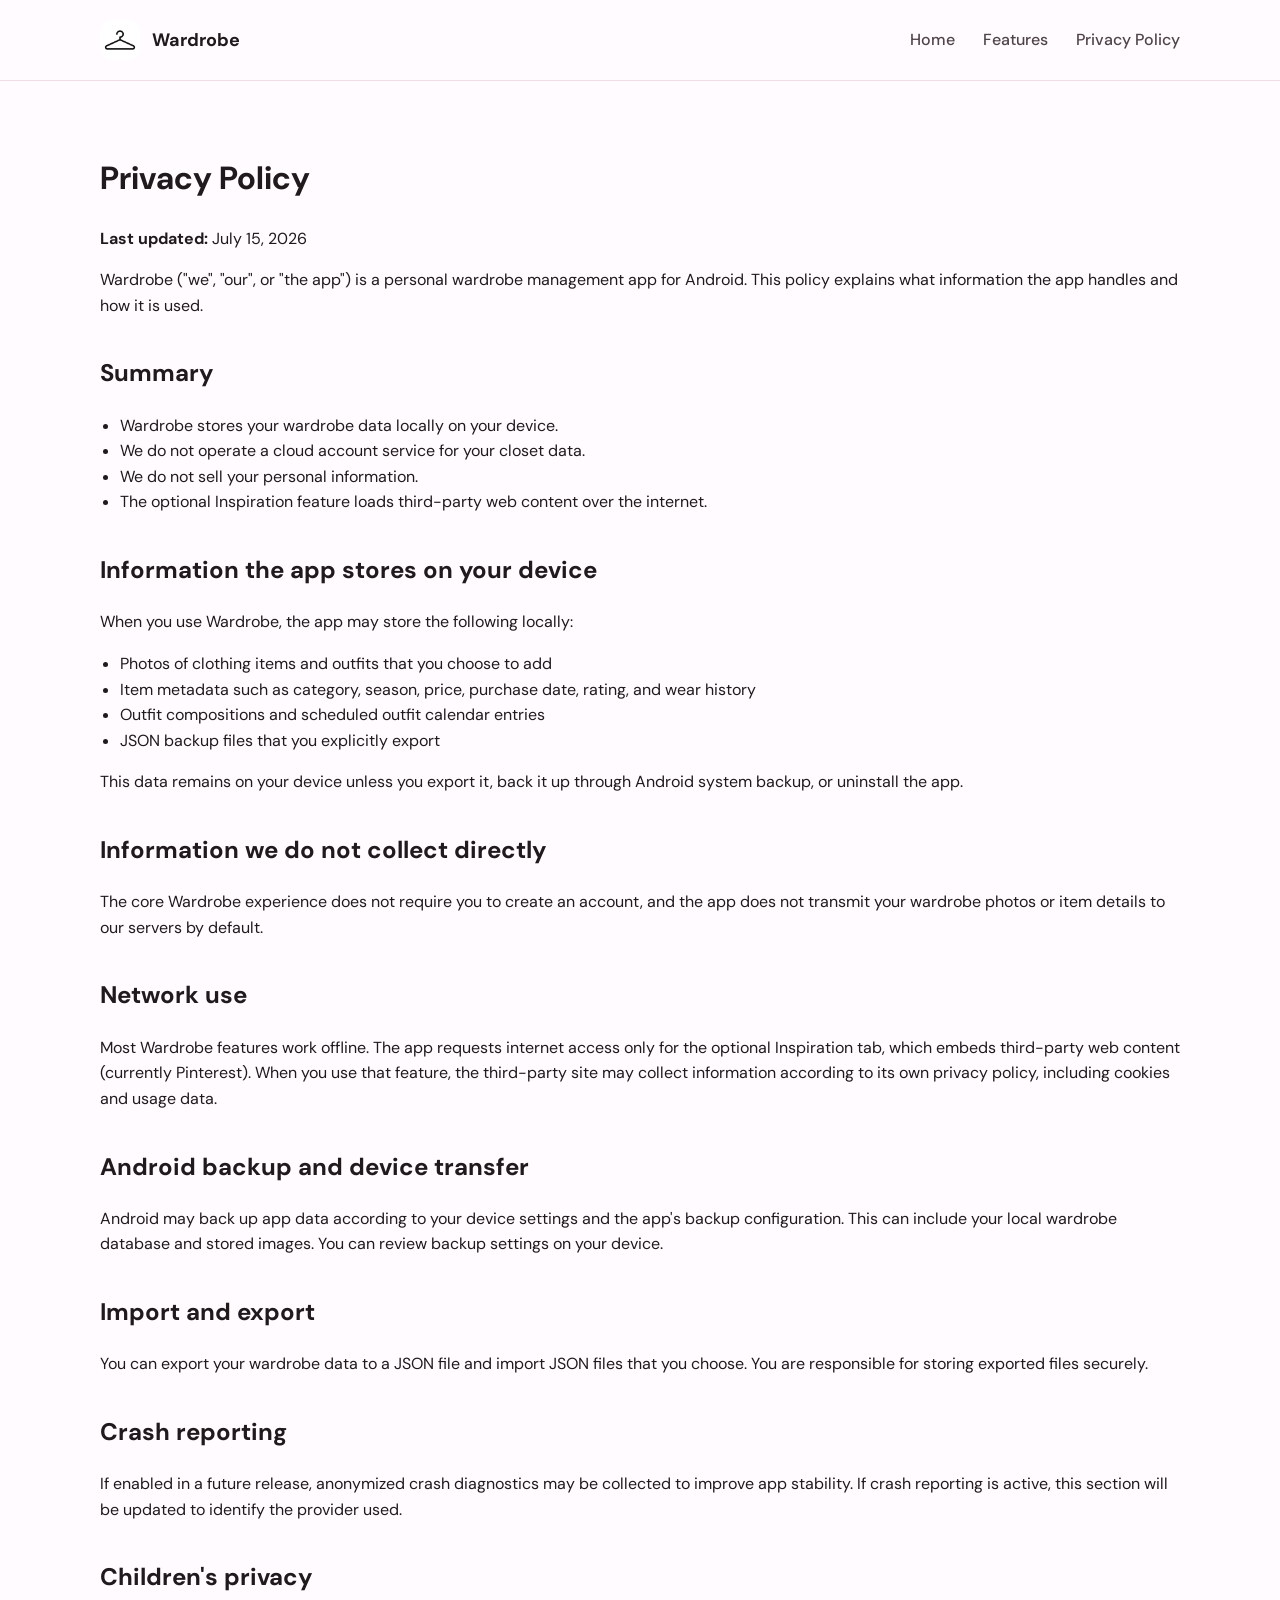
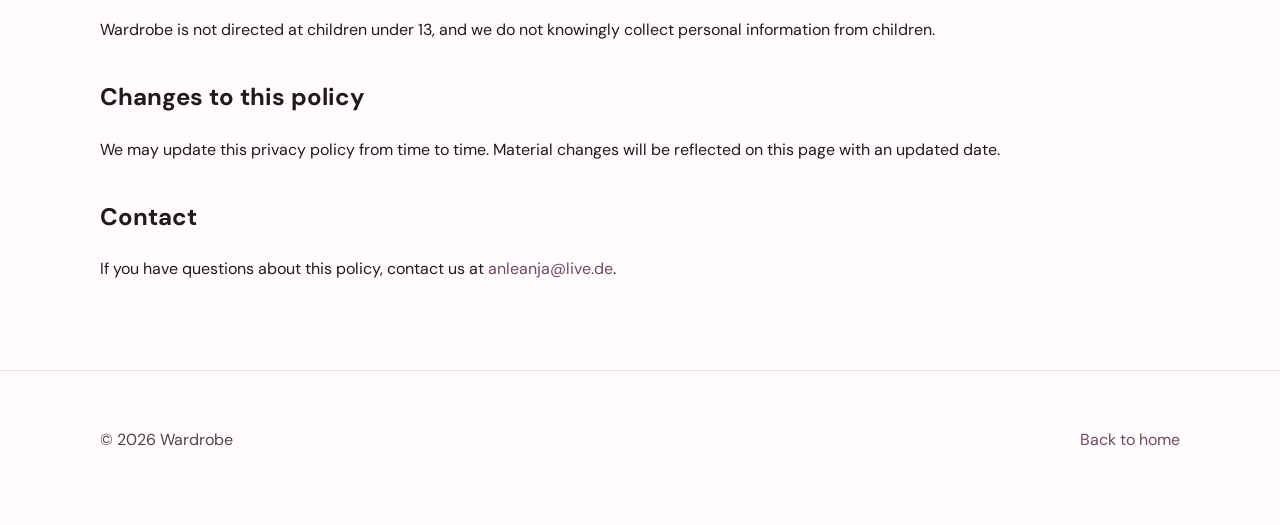
==== docs/privacy.html @ 83c4cf4c "move landing page to docs" ====
<!DOCTYPE html>
<html lang="en">
<head>
  <meta charset="UTF-8">
  <meta name="viewport" content="width=device-width, initial-scale=1.0">
  <title>Privacy Policy — Wardrobe</title>
  <meta name="description" content="Privacy policy for the Wardrobe Android app.">
  <link rel="preconnect" href="https://fonts.googleapis.com">
  <link rel="preconnect" href="https://fonts.gstatic.com" crossorigin>
  <link href="https://fonts.googleapis.com/css2?family=DM+Sans:wght@400;500;700&display=swap" rel="stylesheet">
  <link rel="icon" href="assets/logo.png" type="image/png">
  <link rel="stylesheet" href="styles.css">
</head>
<body>
  <header class="site-header">
    <div class="container nav">
      <a class="brand" href="index.html">
        <img src="assets/logo.png" alt="Wardrobe app icon">
        <span>Wardrobe</span>
      </a>
      <nav class="nav-links" aria-label="Primary">
        <a href="index.html">Home</a>
        <a href="index.html#features">Features</a>
        <a href="privacy.html">Privacy Policy</a>
      </nav>
    </div>
  </header>

  <main class="container legal-page">
    <h1>Privacy Policy</h1>
    <p><strong>Last updated:</strong> July 15, 2026</p>
    <p>Wardrobe ("we", "our", or "the app") is a personal wardrobe management app for Android. This policy explains what information the app handles and how it is used.</p>

    <h2>Summary</h2>
    <ul>
      <li>Wardrobe stores your wardrobe data locally on your device.</li>
      <li>We do not operate a cloud account service for your closet data.</li>
      <li>We do not sell your personal information.</li>
      <li>The optional Inspiration feature loads third-party web content over the internet.</li>
    </ul>

    <h2>Information the app stores on your device</h2>
    <p>When you use Wardrobe, the app may store the following locally:</p>
    <ul>
      <li>Photos of clothing items and outfits that you choose to add</li>
      <li>Item metadata such as category, season, price, purchase date, rating, and wear history</li>
      <li>Outfit compositions and scheduled outfit calendar entries</li>
      <li>JSON backup files that you explicitly export</li>
    </ul>
    <p>This data remains on your device unless you export it, back it up through Android system backup, or uninstall the app.</p>

    <h2>Information we do not collect directly</h2>
    <p>The core Wardrobe experience does not require you to create an account, and the app does not transmit your wardrobe photos or item details to our servers by default.</p>

    <h2>Network use</h2>
    <p>Most Wardrobe features work offline. The app requests internet access only for the optional Inspiration tab, which embeds third-party web content (currently Pinterest). When you use that feature, the third-party site may collect information according to its own privacy policy, including cookies and usage data.</p>

    <h2>Android backup and device transfer</h2>
    <p>Android may back up app data according to your device settings and the app's backup configuration. This can include your local wardrobe database and stored images. You can review backup settings on your device.</p>

    <h2>Import and export</h2>
    <p>You can export your wardrobe data to a JSON file and import JSON files that you choose. You are responsible for storing exported files securely.</p>

    <h2>Crash reporting</h2>
    <p>If enabled in a future release, anonymized crash diagnostics may be collected to improve app stability. If crash reporting is active, this section will be updated to identify the provider used.</p>

    <h2>Children's privacy</h2>
    <p>Wardrobe is not directed at children under 13, and we do not knowingly collect personal information from children.</p>

    <h2>Changes to this policy</h2>
    <p>We may update this privacy policy from time to time. Material changes will be reflected on this page with an updated date.</p>

    <h2>Contact</h2>
    <p>If you have questions about this policy, contact us at <a href="mailto:anleanja@live.de">anleanja@live.de</a>.</p>
  </main>

  <footer class="site-footer">
    <div class="container footer-row">
      <p>&copy; 2026 Wardrobe</p>
      <p><a href="index.html">Back to home</a></p>
    </div>
  </footer>
</body>
</html>
---- docs/styles.css ----
:root {
  --primary: #6e4b5b;
  --primary-container: #ffd8e6;
  --on-primary-container: #29151f;
  --background: #fffbff;
  --surface: #ffffff;
  --text: #201a1d;
  --text-muted: #50434a;
  --border: #f1dde4;
  --radius: 18px;
  --shadow: 0 12px 40px rgba(41, 21, 31, 0.08);
  --page-gutter: clamp(1.5rem, 5vw, 3rem);
}

* {
  box-sizing: border-box;
}

html {
  scroll-behavior: smooth;
}

body {
  margin: 0;
  font-family: "DM Sans", system-ui, -apple-system, BlinkMacSystemFont, "Segoe UI", sans-serif;
  color: var(--text);
  background: var(--background);
  line-height: 1.6;
}

a {
  color: var(--primary);
  text-decoration: none;
}

a:hover {
  text-decoration: underline;
}

.container {
  width: min(1080px, calc(100% - (var(--page-gutter) * 2)));
  margin: 0 auto;
}

.site-header {
  position: sticky;
  top: 0;
  z-index: 10;
  backdrop-filter: blur(12px);
  background: rgba(255, 251, 255, 0.9);
  border-bottom: 1px solid var(--border);
}

.nav {
  display: flex;
  align-items: center;
  justify-content: space-between;
  gap: 1.5rem;
  padding: 1.25rem 0;
}

.brand {
  display: flex;
  align-items: center;
  gap: 0.75rem;
  font-weight: 700;
  font-size: 1.125rem;
  color: var(--text);
}

.brand img {
  width: 40px;
  height: 40px;
  border-radius: 12px;
}

.nav-links {
  display: flex;
  gap: 1.75rem;
  align-items: center;
}

.nav-links a {
  color: var(--text-muted);
  font-weight: 500;
}

.hero {
  padding: 5.5rem 0 4.5rem;
  display: grid;
  grid-template-columns: 1.1fr 0.9fr;
  gap: 3.5rem;
  align-items: center;
}

.hero-copy .badge {
  margin-bottom: 1.25rem;
}

.hero-copy h1 {
  font-size: clamp(2.5rem, 5vw, 3.75rem);
  line-height: 1.05;
  margin: 0 0 1.25rem;
  letter-spacing: -0.03em;
}

.hero-copy p {
  font-size: 1.125rem;
  color: var(--text-muted);
  max-width: 34rem;
  margin: 0 0 1rem;
}

.hero-note {
  font-weight: 500;
  color: var(--on-primary-container) !important;
  margin-bottom: 2rem !important;
}

.hero-card {
  background: linear-gradient(180deg, var(--primary-container), #fff7fa);
  border: 1px solid var(--border);
  border-radius: 32px;
  padding: 2.5rem;
  box-shadow: var(--shadow);
  text-align: center;
}

.hero-card img {
  width: min(280px, 70%);
  margin: 0 auto 1.5rem;
  display: block;
}

.hero-card p {
  margin: 0;
  color: var(--text-muted);
}

.badge {
  display: inline-flex;
  align-items: center;
  gap: 0.5rem;
  padding: 0.75rem 1.1rem;
  border-radius: 999px;
  background: var(--surface);
  border: 1px solid var(--border);
  color: var(--text-muted);
  font-size: 0.95rem;
}

.button {
  display: inline-flex;
  align-items: center;
  justify-content: center;
  padding: 0.875rem 1.5rem;
  border-radius: 999px;
  background: var(--primary);
  color: white;
  font-weight: 600;
  border: none;
}

.button.secondary {
  background: var(--primary-container);
  color: var(--on-primary-container);
}

.cta-row {
  display: flex;
  flex-wrap: wrap;
  gap: 1rem;
  align-items: center;
}

.section {
  padding: 4.5rem 0;
}

.section h2 {
  font-size: clamp(1.75rem, 3vw, 2.5rem);
  margin: 0 0 0.85rem;
  letter-spacing: -0.02em;
}

.section-intro {
  color: var(--text-muted);
  max-width: 42rem;
  margin: 0 0 2.75rem;
}

.feature-grid {
  display: grid;
  grid-template-columns: repeat(auto-fit, minmax(250px, 1fr));
  gap: 1.5rem;
}

.feature-card {
  background: var(--surface);
  border: 1px solid var(--border);
  border-radius: var(--radius);
  padding: 1.75rem;
  box-shadow: var(--shadow);
}

.feature-card h3 {
  margin: 0 0 0.65rem;
  font-size: 1.125rem;
}

.feature-card p {
  margin: 0;
  color: var(--text-muted);
}

.privacy-callout {
  background: var(--primary-container);
  border-radius: 24px;
  padding: clamp(2rem, 4vw, 3rem);
  border: 1px solid var(--border);
}

.privacy-callout h2 {
  margin-top: 0;
}

.privacy-callout p:last-child {
  margin-bottom: 0;
}

.screenshot-grid {
  display: grid;
  grid-template-columns: repeat(auto-fit, minmax(220px, 1fr));
  gap: 1.5rem;
}

.screenshot {
  margin: 0;
  text-align: center;
}

.screenshot img {
  display: block;
  width: 100%;
  height: auto;
  border-radius: 24px;
  border: 1px solid var(--border);
  box-shadow: var(--shadow);
  background: var(--surface);
}

.screenshot figcaption {
  margin-top: 0.85rem;
  color: var(--text-muted);
  font-weight: 500;
}

.site-footer {
  border-top: 1px solid var(--border);
  padding: 2.5rem 0 3.5rem;
  color: var(--text-muted);
}

.footer-row {
  display: flex;
  flex-wrap: wrap;
  justify-content: space-between;
  gap: 1.25rem;
}

.legal-page {
  padding: 4.5rem 0;
}

.legal-page h1 {
  margin-top: 0;
}

.legal-page h2 {
  margin-top: 2.25rem;
}

.legal-page ul {
  padding-left: 1.25rem;
}

@media (max-width: 860px) {
  .hero {
    grid-template-columns: 1fr;
    padding: 3.5rem 0 3rem;
    gap: 2.5rem;
  }

  .nav-links {
    display: none;
  }

  .section {
    padding: 3.5rem 0;
  }

  .feature-grid,
  .screenshot-grid {
    gap: 1.25rem;
  }
}
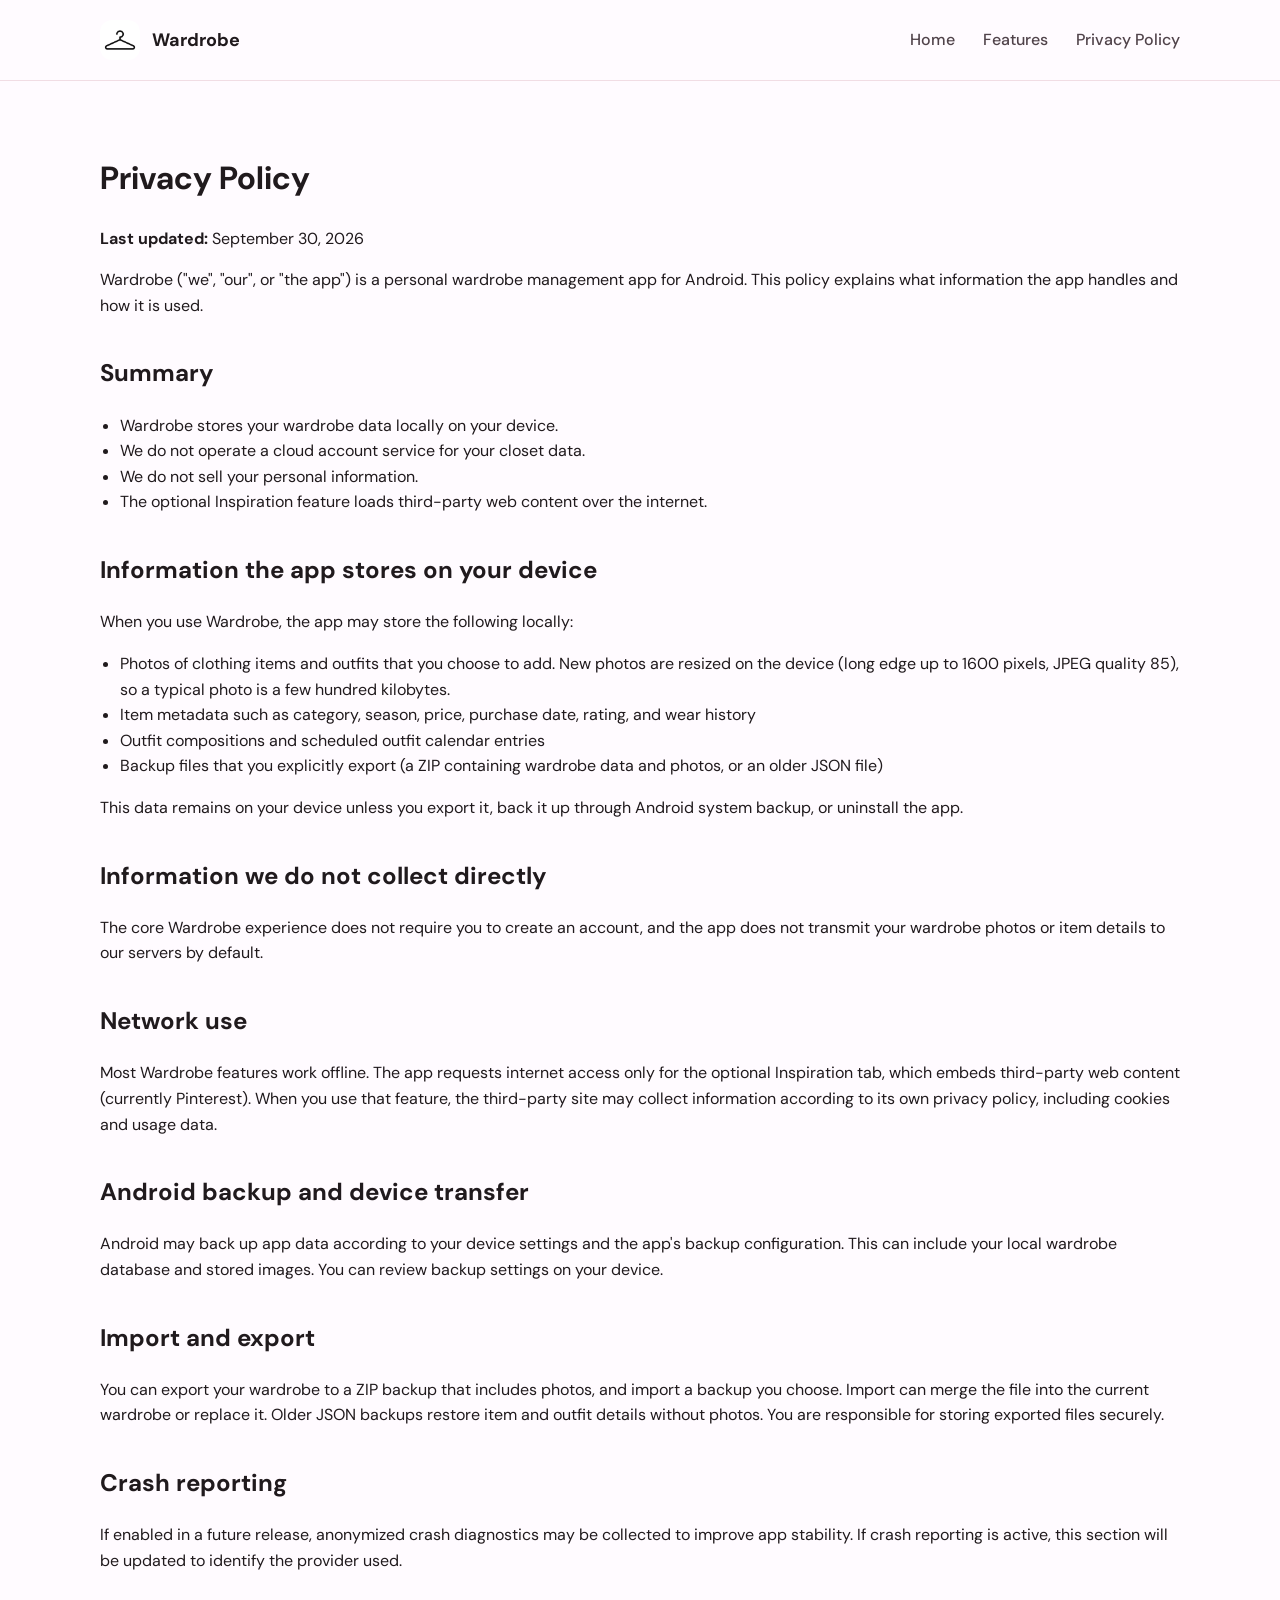
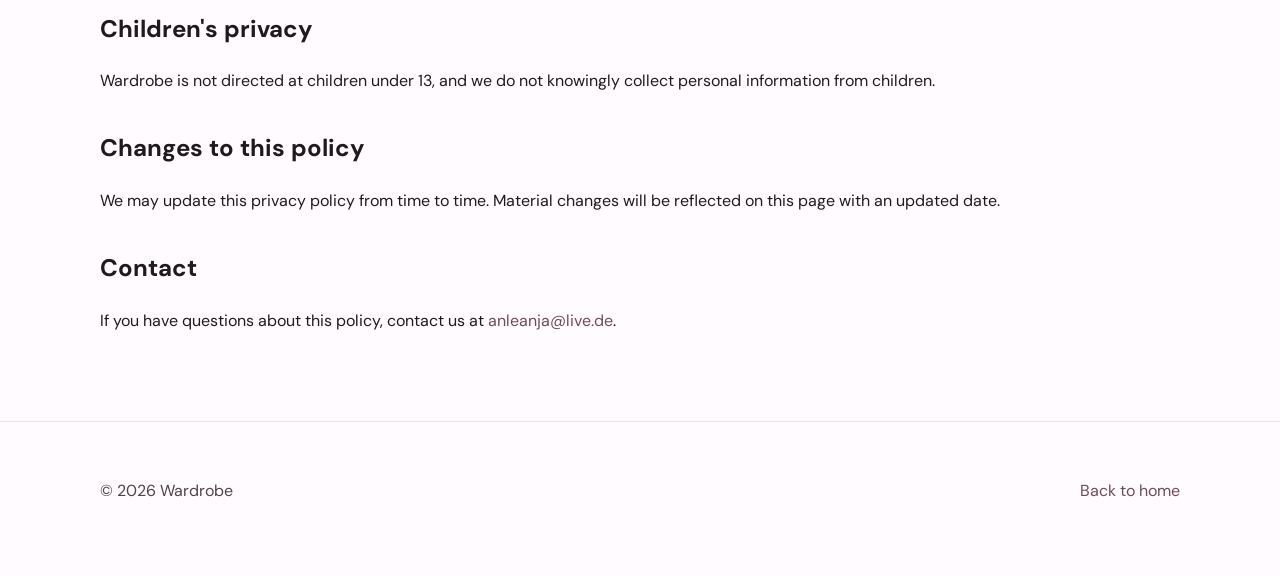
==== commit c09a850e: "Implement backup functionality with ZIP import/export, including photos. Update UI and view model to" ====
--- a/docs/privacy.html
+++ b/docs/privacy.html
@@ -28,7 +28,7 @@
 
   <main class="container legal-page">
     <h1>Privacy Policy</h1>
-    <p><strong>Last updated:</strong> July 15, 2026</p>
+    <p><strong>Last updated:</strong> September 30, 2026</p>
     <p>Wardrobe ("we", "our", or "the app") is a personal wardrobe management app for Android. This policy explains what information the app handles and how it is used.</p>
 
     <h2>Summary</h2>
@@ -42,10 +42,10 @@
     <h2>Information the app stores on your device</h2>
     <p>When you use Wardrobe, the app may store the following locally:</p>
     <ul>
-      <li>Photos of clothing items and outfits that you choose to add</li>
+      <li>Photos of clothing items and outfits that you choose to add. New photos are resized on the device (long edge up to 1600 pixels, JPEG quality 85), so a typical photo is a few hundred kilobytes.</li>
       <li>Item metadata such as category, season, price, purchase date, rating, and wear history</li>
       <li>Outfit compositions and scheduled outfit calendar entries</li>
-      <li>JSON backup files that you explicitly export</li>
+      <li>Backup files that you explicitly export (a ZIP containing wardrobe data and photos, or an older JSON file)</li>
     </ul>
     <p>This data remains on your device unless you export it, back it up through Android system backup, or uninstall the app.</p>
 
@@ -59,7 +59,7 @@
     <p>Android may back up app data according to your device settings and the app's backup configuration. This can include your local wardrobe database and stored images. You can review backup settings on your device.</p>
 
     <h2>Import and export</h2>
-    <p>You can export your wardrobe data to a JSON file and import JSON files that you choose. You are responsible for storing exported files securely.</p>
+    <p>You can export your wardrobe to a ZIP backup that includes photos, and import a backup you choose. Import can merge the file into the current wardrobe or replace it. Older JSON backups restore item and outfit details without photos. You are responsible for storing exported files securely.</p>
 
     <h2>Crash reporting</h2>
     <p>If enabled in a future release, anonymized crash diagnostics may be collected to improve app stability. If crash reporting is active, this section will be updated to identify the provider used.</p>
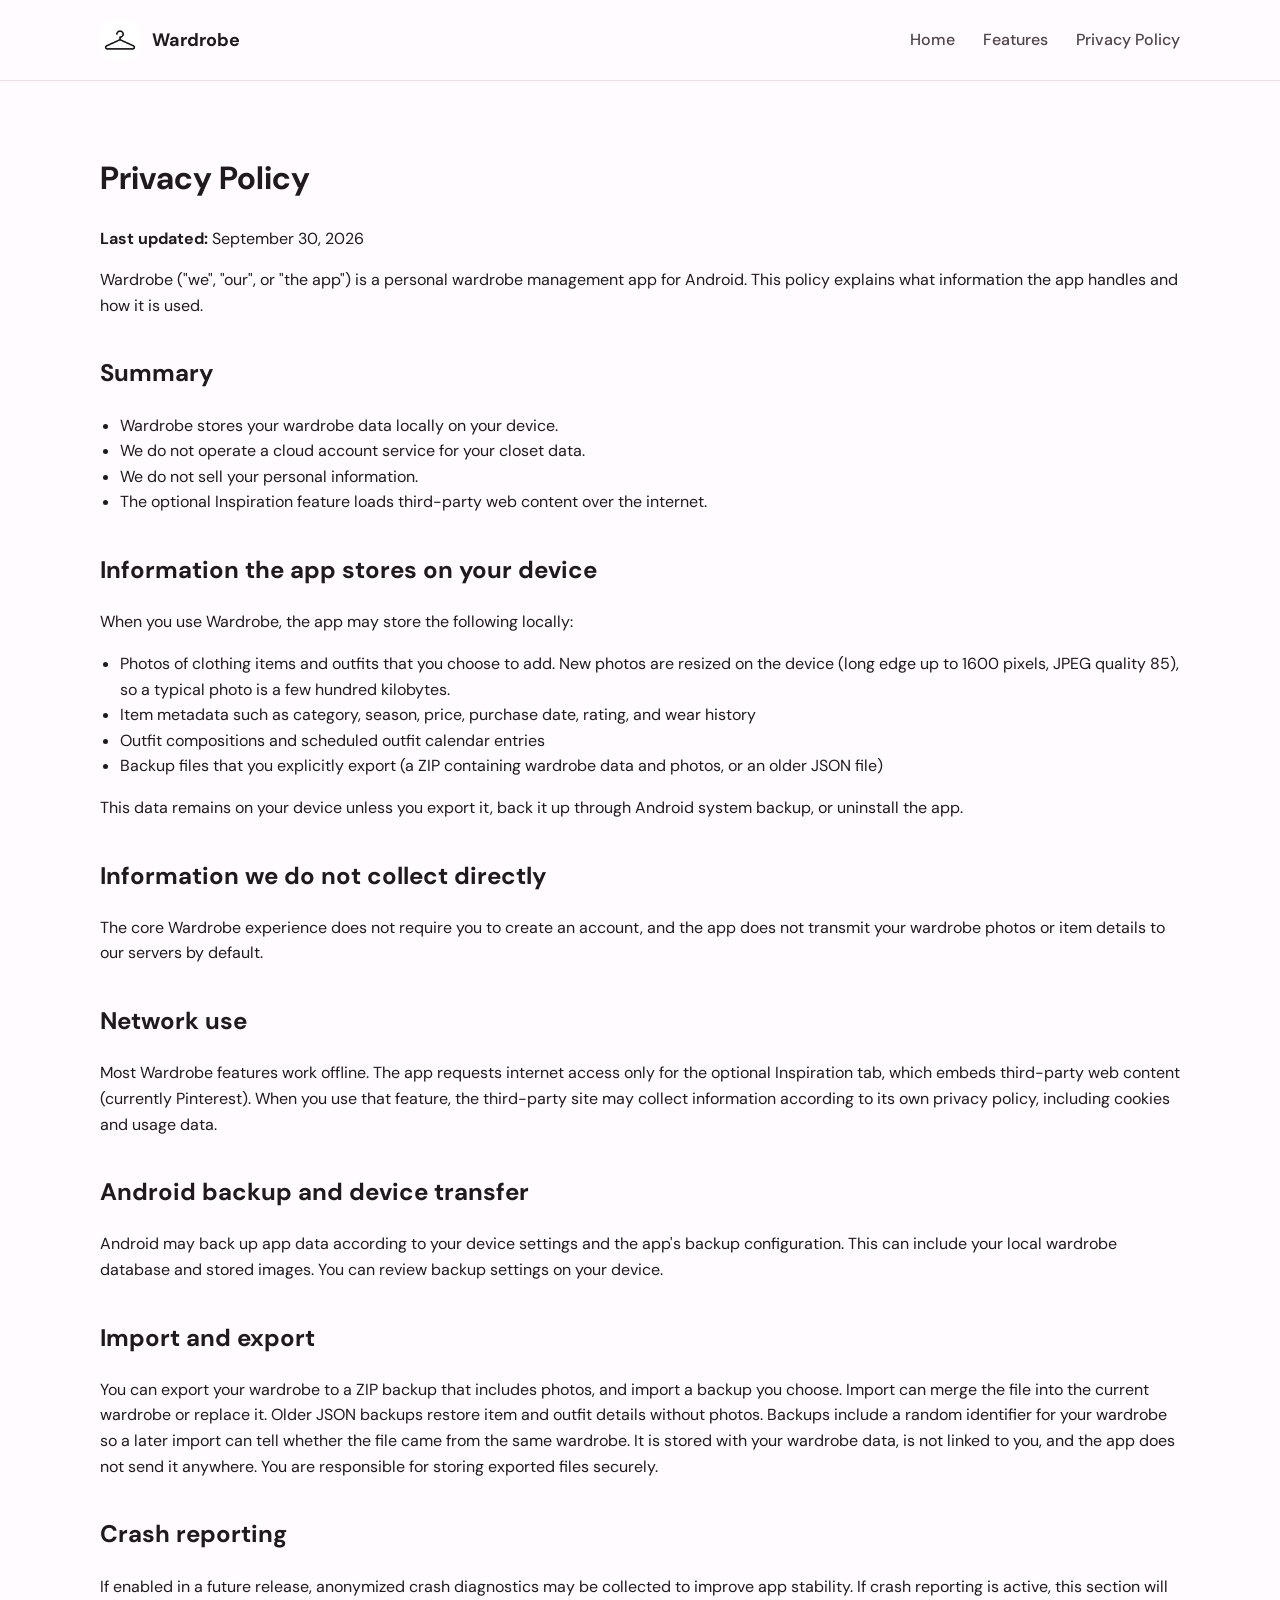
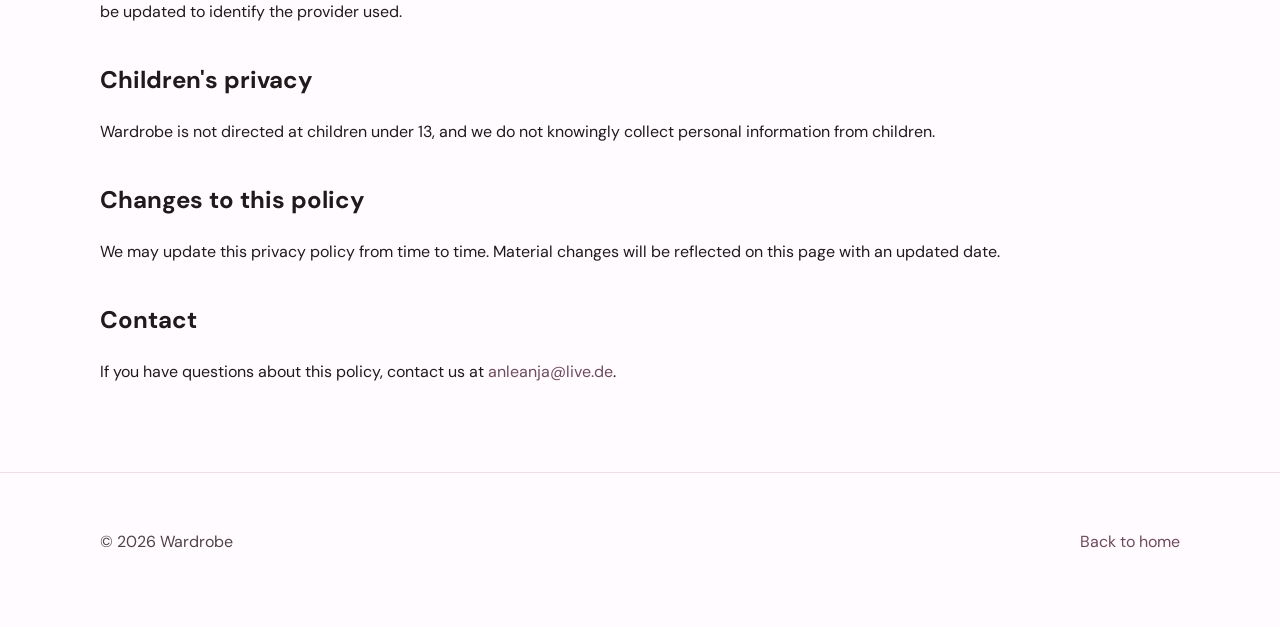
==== commit 5520724e: "Harden backup import: safe merges, cross-device id mapping, and photo cleanup Upsert merged rows so " ====
--- a/docs/privacy.html
+++ b/docs/privacy.html
@@ -59,7 +59,7 @@
     <p>Android may back up app data according to your device settings and the app's backup configuration. This can include your local wardrobe database and stored images. You can review backup settings on your device.</p>
 
     <h2>Import and export</h2>
-    <p>You can export your wardrobe to a ZIP backup that includes photos, and import a backup you choose. Import can merge the file into the current wardrobe or replace it. Older JSON backups restore item and outfit details without photos. You are responsible for storing exported files securely.</p>
+    <p>You can export your wardrobe to a ZIP backup that includes photos, and import a backup you choose. Import can merge the file into the current wardrobe or replace it. Older JSON backups restore item and outfit details without photos. Backups include a random identifier for your wardrobe so a later import can tell whether the file came from the same wardrobe. It is stored with your wardrobe data, is not linked to you, and the app does not send it anywhere. You are responsible for storing exported files securely.</p>
 
     <h2>Crash reporting</h2>
     <p>If enabled in a future release, anonymized crash diagnostics may be collected to improve app stability. If crash reporting is active, this section will be updated to identify the provider used.</p>
